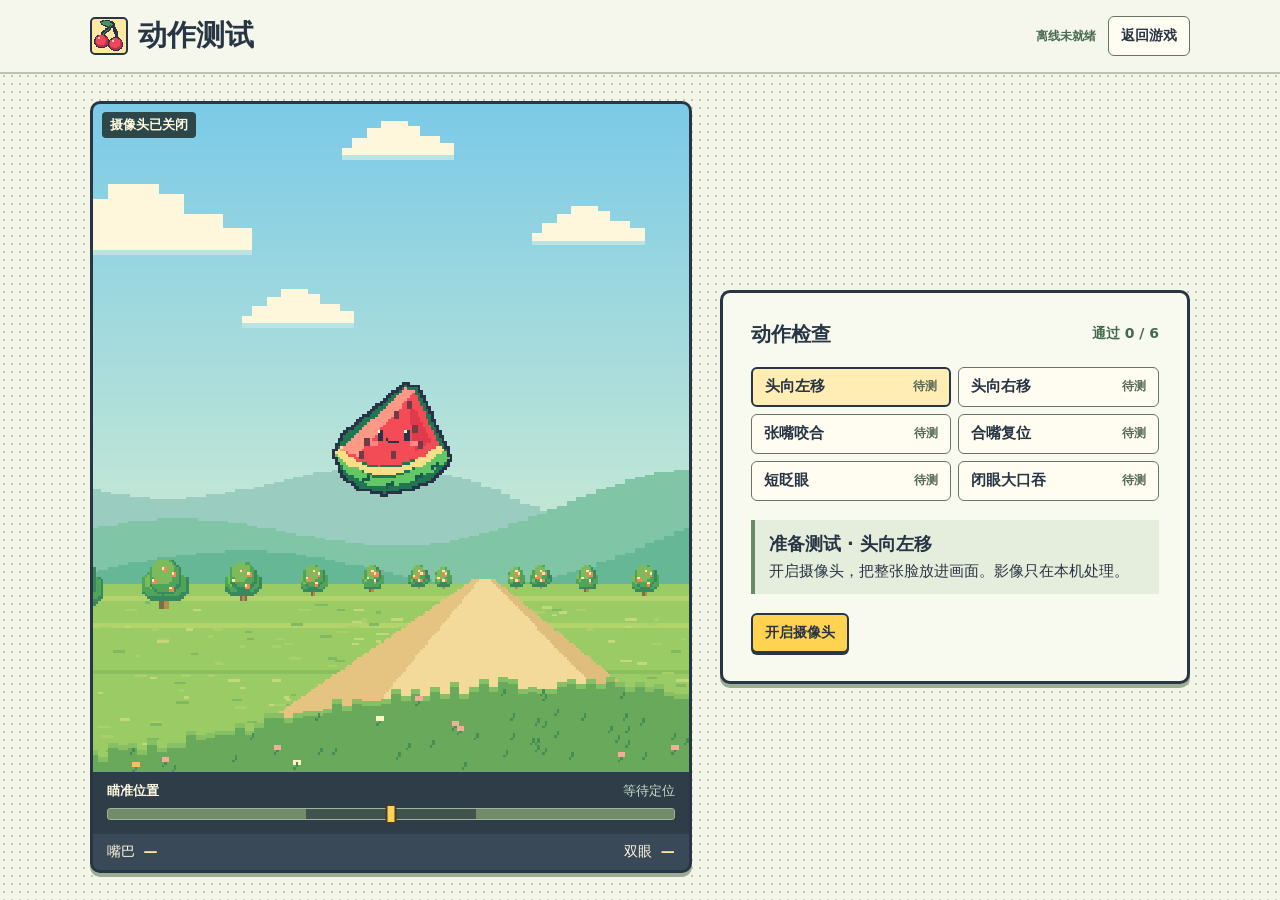
==== motion-test.html @ db88deac "Add guided motion checks and simplify PWA installation" ====
<!doctype html>
<html lang="zh-CN">
<head>
  <meta charset="utf-8"><meta name="viewport" content="width=device-width,initial-scale=1,viewport-fit=cover">
  <meta name="theme-color" content="#ecf2df"><meta name="description" content="在你的摄像头上逐项检查水果大口吃的移头瞄准、张嘴咬合与闭眼大口吞。">
  <title>动作测试 · 水果大口吃</title><link rel="icon" href="./assets/icon-192.png"><link rel="manifest" href="./manifest.webmanifest">
  <link rel="stylesheet" href="./motion-test.css"><script type="module" src="./motion-test.js"></script>
</head>
<body>
  <header><div class="shell top"><div class="identity"><img src="./assets/cherry.png" alt=""><h1>动作测试</h1></div><nav><a class="cache-link" id="cache-link" href="./#install">准备离线…</a><a href="./">返回游戏</a></nav></div></header>
  <main class="shell">
    <section class="monitor" aria-label="实时识别">
      <div class="screen" id="screen">
        <video id="preview" autoplay muted playsinline aria-label="镜像摄像头预览"></video>
        <div class="standby"><img src="./assets/melon.png" alt=""></div>
        <button id="recenter" hidden>重新居中</button><span id="last-event" hidden></span>
        <span class="tracking" id="tracking" role="status">摄像头已关闭</span>
      </div>
      <div class="aim-panel"><div class="aim-label"><b>瞄准位置</b><span id="position">等待定位</span></div>
        <div class="rail" role="img" aria-label="瞄准框的实时水平位置"><i class="center-line"></i><i id="cursor"></i></div>
      </div>
      <div class="readings"><span>嘴巴 <b id="mouth">—</b></span><span>双眼 <b id="eyes">—</b></span></div>
    </section>
    <section class="checks" aria-labelledby="check-title">
      <div class="section-head"><h2 id="check-title">动作检查</h2><span id="progress">通过 0 / 6</span></div>
      <div class="choices" id="choices" role="group" aria-label="选择或重测动作"></div>
      <select id="compact-choice" aria-label="选择要测试的动作"></select>
      <div class="prompt" aria-live="polite" aria-atomic="true"><h3 id="instruction-title">准备测试</h3><p id="instruction">开启摄像头，把整张脸放进画面。影像只在本机处理。</p></div>
      <div class="actions">
        <button id="camera" class="primary">开启摄像头</button>
        <button id="next" class="primary" hidden>下一项</button>
        <button id="retry" hidden>重测本项</button>
      </div>
    </section>
  </main>
</body>
</html>
---- motion-test.css ----
:root{color-scheme:light;--ink:#283545;--cream:#fff9df;--leaf:#397457;--yellow:#ffd24f;font-family:"PingFang SC","Microsoft YaHei",system-ui,sans-serif;color:var(--ink);background:#f3f5e8}
*{box-sizing:border-box}
html{overscroll-behavior:none}
body{margin:0;height:100vh;height:100dvh;display:grid;grid-template-rows:auto minmax(0,1fr);padding:env(safe-area-inset-top) env(safe-area-inset-right) env(safe-area-inset-bottom) env(safe-area-inset-left);background-image:radial-gradient(#bdc8ac .7px,transparent .9px);background-size:8px 8px}
[hidden]{display:none!important}h1,h2,h3,p{margin:0}button,a,select{font:inherit;color:inherit;touch-action:manipulation}
button,a,select{background:#fffcf1;border:1.5px solid #677566;border-radius:6px;font-weight:700}
a,button{padding:7px 12px;min-height:40px;cursor:pointer}a{text-decoration:none;display:inline-flex;align-items:center}
button:hover,a:hover{background:#e5ecd8}button:focus-visible,a:focus-visible,select:focus-visible{outline:3px solid #91402f;outline-offset:2px}
.shell{width:min(1100px,calc(100% - clamp(20px,6vw,84px)));margin-inline:auto}
header{border-bottom:2px solid #b9c5b1;background:#f6f7ec}
.top,.identity,.section-head,.aim-label,.readings,.actions{display:flex;align-items:center}
.top,.section-head,.aim-label,.readings{justify-content:space-between}
.top{min-height:clamp(46px,8vh,76px)}
.identity{gap:10px}.identity img{width:38px;background:#ffe9a2;border:2px solid var(--ink);border-radius:5px;image-rendering:pixelated}
h1{font-size:clamp(20px,3.2vw,29px)}.top a{font-size:14px}
main.shell{min-height:0;display:grid;grid-template-columns:minmax(0,1.28fr) minmax(0,1fr);gap:clamp(12px,2.5vw,28px);padding-block:clamp(10px,3vh,30px)}
.monitor,.checks{min-width:0;min-height:0;border:3px solid var(--ink);border-radius:10px;box-shadow:0 4px 0 #9dad94;overflow:hidden}
.monitor{display:grid;grid-template-rows:minmax(0,1fr) auto auto;background:#2f3d49;color:#fff9df;}
.screen{position:relative;min-height:0;isolation:isolate;background:#83c8c2}
.standby{position:absolute;inset:0;display:grid;place-items:center;background:#aadcc9 url("./assets/orchard.png") center/cover;image-rendering:pixelated}
.standby img{width:clamp(48px,15vmin,128px);image-rendering:pixelated}
.screen video{width:100%;height:100%;display:block;object-fit:contain;transform:scaleX(-1);background:#233139}
.screen.live .standby{display:none}
.tracking{position:absolute;left:9px;top:8px;border-radius:4px;background:#253a3be8;padding:4px 8px;font-size:13px;font-weight:650}
.aim-panel{padding:10px 14px 14px}.aim-label{font-size:13px;margin-bottom:8px}.aim-label span{color:#c7dec8}
.rail{height:12px;position:relative;border:1px solid #a2b29f;border-radius:3px;background:linear-gradient(to right,#728b68 35%,#40534d 35% 65%,#728b68 65%);}
.center-line{position:absolute;inset:0 50% 0 auto;border-right:1px solid #d3dfc9}
#cursor{position:absolute;top:50%;left:50%;width:11px;height:20px;border:2px solid #443a30;background:var(--yellow);border-radius:2px;transform:translate(-50%,-50%)}
.readings{padding:9px 14px;background:#394958;font-size:14px;gap:6px}.readings b{color:#ffe9a0;margin-left:4px}
.checks{align-self:center;max-height:100%;background:#f9faef;display:grid;grid-template-rows:auto auto auto auto;align-content:center;padding:clamp(14px,2.4vw,28px);gap:clamp(10px,2.1vh,20px)}
.section-head h2{font-size:20px}.section-head span{color:#45694f;font-size:14px;font-weight:750;white-space:nowrap}
.choices{display:grid;grid-template-columns:repeat(2,minmax(0,1fr));gap:7px}.choice{display:flex;justify-content:space-between;align-items:center;gap:4px;font-size:15px;text-align:start}.choice small{font-size:12px;color:#586957;font-weight:600}
.choice[aria-pressed=true]{border:2px solid var(--ink);background:#ffedb4}.choice[data-result=pass] small{color:#206544}.choice[data-result=fail] small{color:#a23932}
#compact-choice{display:none;min-width:0;width:100%;padding:5px 8px;font-size:14px}
.prompt{background:#e5eddc;border-left:4px solid #698b64;padding:12px 14px}.prompt h3{font-size:18px}.prompt p{font-size:15px;line-height:1.5;margin-top:4px}.prompt[data-result=fail]{background:#ffe5d9;border-color:#bd5f48}
.actions{gap:8px;flex-wrap:wrap}.actions button{font-size:14px}.primary{background:var(--yellow);border:2px solid var(--ink);box-shadow:0 2px 0 var(--ink)}.primary:hover{background:#ffdf7b}
@media(max-width:720px) and (orientation:portrait){
  main.shell{grid-template-columns:minmax(0,1fr);grid-template-rows:minmax(0,1fr) auto;gap:10px;padding-block:10px}
  .checks{align-self:stretch;padding:12px;gap:8px}
  .choices{grid-template-columns:repeat(3,minmax(0,1fr));gap:5px}.choice{justify-content:center;flex-direction:column;gap:0;padding:4px;font-size:14px}
  .prompt{padding:7px 10px}.prompt h3{font-size:16px}.prompt p{font-size:14px}
}
@media(max-height:590px){
  .checks{padding:10px;gap:7px}.choices{display:none}#compact-choice{display:block;min-height:36px}
  .section-head h2{font-size:16px}.prompt{padding:6px 9px}.prompt h3{font-size:15px}.prompt p{margin-top:2px;font-size:13px;line-height:1.35}
  .actions{gap:5px}.actions button{padding:5px 8px}.aim-panel{padding:5px 10px 10px}.aim-label{margin-bottom:4px}.readings{padding:5px 9px}
}
@media(orientation:landscape) and (max-height:440px){
  main.shell{grid-template-columns:minmax(0,.9fr) minmax(0,1.25fr);gap:7px;padding-block:5px}
  .top{min-height:36px}.identity img{width:27px}.top a{min-height:32px;padding:4px 10px}
  .checks{padding:6px 8px;gap:4px}.section-head h2{font-size:14px}.section-head span{font-size:12px}
  .actions button,#compact-choice{font-size:13px;min-height:32px}
  .aim-panel{padding:3px 8px 6px}.readings,.aim-label,.tracking{font-size:12px}
}
@media(max-width:390px){.shell{width:calc(100% - 16px)}.actions button{padding-inline:7px}}
@media(prefers-reduced-motion:reduce){*{scroll-behavior:auto}}

#recenter,#last-event{position:absolute;bottom:8px;font-size:12px;padding:5px 8px;border-radius:4px}
#recenter{right:8px;min-height:32px;background:#fff9ddec;border-color:#51634d}
#last-event{left:8px;background:#293947ed;color:#ffe5a4}
@media(max-height:440px){#recenter,#last-event{bottom:4px}#recenter{right:4px}#last-event{left:4px}}

.top nav{display:flex;align-items:center;gap:8px}.top .cache-link{border:0;background:transparent;font-size:12px;color:#496a50;padding-inline:4px}
@media(max-width:360px){.identity{gap:5px}.identity img{width:28px}.top nav{gap:4px}.top a{padding-inline:7px}}

@media (max-width:480px) and (max-height:490px) and (orientation:portrait){
  main.shell{padding-block:4px;gap:6px}
  .checks{grid-template-columns:minmax(0,1fr) auto;grid-template-rows:auto auto auto;padding:5px 8px;gap:4px}
  .section-head{grid-row:1;grid-column:2}.section-head h2{display:none}
  #compact-choice{grid-row:1;grid-column:1}
  .prompt,.actions{grid-column:1/-1}
  .aim-panel{padding:3px 8px 6px}.aim-label{margin:0 0 3px}.readings{padding:3px 8px}
  .tracking,#last-event{font-size:11px;padding:3px 5px}
}
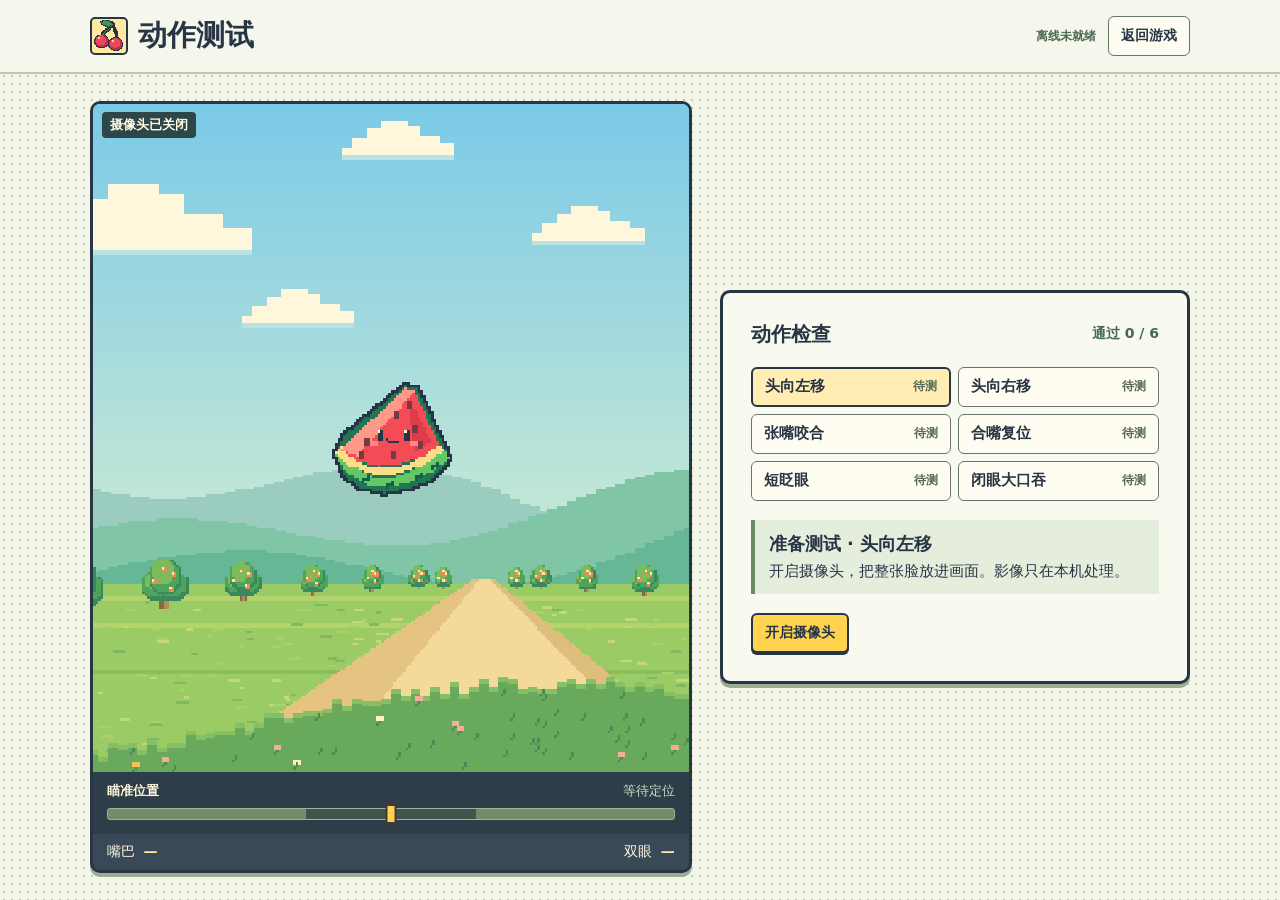
==== commit a28c704f: "Gate game and motion checks on verified face model readiness" ====
--- a/motion-test.html
+++ b/motion-test.html
@@ -4,7 +4,7 @@
   <meta charset="utf-8"><meta name="viewport" content="width=device-width,initial-scale=1,viewport-fit=cover">
   <meta name="theme-color" content="#ecf2df"><meta name="description" content="在你的摄像头上逐项检查水果大口吃的移头瞄准、张嘴咬合与闭眼大口吞。">
   <title>动作测试 · 水果大口吃</title><link rel="icon" href="./assets/icon-192.png"><link rel="manifest" href="./manifest.webmanifest">
-  <link rel="stylesheet" href="./motion-test.css"><script type="module" src="./motion-test.js"></script>
+  <link rel="stylesheet" href="./model-gate.css"><link rel="stylesheet" href="./motion-test.css"><script type="module" src="./motion-test.js"></script>
 </head>
 <body>
   <header><div class="shell top"><div class="identity"><img src="./assets/cherry.png" alt=""><h1>动作测试</h1></div><nav><a class="cache-link" id="cache-link" href="./#install">准备离线…</a><a href="./">返回游戏</a></nav></div></header>
@@ -27,7 +27,11 @@
       <select id="compact-choice" aria-label="选择要测试的动作"></select>
       <div class="prompt" aria-live="polite" aria-atomic="true"><h3 id="instruction-title">准备测试</h3><p id="instruction">开启摄像头，把整张脸放进画面。影像只在本机处理。</p></div>
       <div class="actions">
-        <button id="camera" class="primary">开启摄像头</button>
+        <div id="model-gate" class="model-gate" data-state="loading">
+          <span role="status">准备识别模型…</span><progress max="100" aria-label="识别模型加载进度"></progress>
+          <button type="button" hidden>重新加载</button>
+        </div>
+        <button id="camera" class="primary" disabled>开启摄像头</button>
         <button id="next" class="primary" hidden>下一项</button>
         <button id="retry" hidden>重测本项</button>
       </div>
--- a/model-gate.css
+++ b/model-gate.css
@@ -0,0 +1,16 @@
+.model-gate{
+  box-sizing:border-box;display:grid;grid-template-columns:minmax(0,1fr) auto;align-items:center;gap:5px 8px;
+  width:min(270px,76vw);padding:8px 11px;border:2px solid #314639;border-radius:6px;
+  background:#f6f8e9;color:#293c37;font-size:14px;font-weight:700;line-height:1.35;
+}
+.model-gate[hidden],.model-gate [hidden]{display:none!important}
+.model-gate [role=status]{grid-area:1/1/2/-1}
+.model-gate progress{grid-area:2/1/3/-1;width:100%;height:8px;accent-color:#477c55}
+.model-gate[data-state=error]{color:#813729;border-color:#a45842;background:#fff2e4}
+.model-gate[data-state=error] [role=status]{grid-column:1}
+.model-gate button{grid-area:1/2;border:1px solid currentColor;border-radius:4px;padding:4px 9px;min-height:34px;background:#fff9e5;color:inherit;font:inherit;cursor:pointer}
+#model-gate:not([hidden])~#start,#model-gate:not([hidden])~#practice,#model-gate:not([hidden])~#camera{display:none}
+.opening .model-gate{grid-column:1/-1}
+.actions .model-gate{width:100%}
+@media(pointer:coarse){.model-gate button{min-height:44px}}
+@media(max-height:400px){.model-gate{padding:4px 7px;font-size:13px;gap:2px 6px}}
